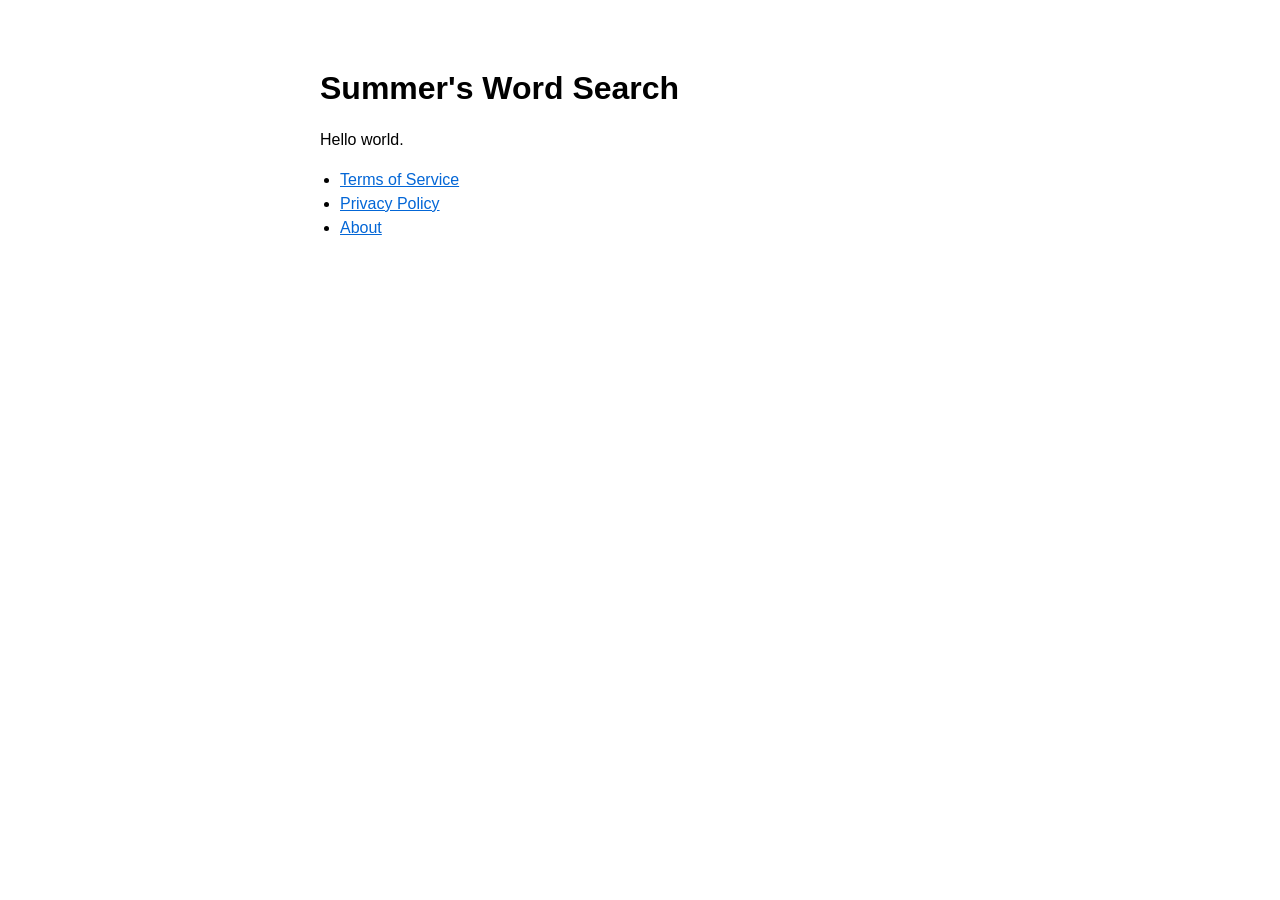
==== summerswordsearch/index.html @ c02b8abd "sync summerswordsearch from wordsearch@c183a68" ====
<!doctype html>
<html lang="en">
<head>
  <meta charset="utf-8">
  <meta name="viewport" content="width=device-width, initial-scale=1">
  <title>Summer's Word Search</title>
  <style>
    body { font-family: -apple-system, BlinkMacSystemFont, "Segoe UI", sans-serif; max-width: 640px; margin: 4rem auto; padding: 0 1rem; line-height: 1.5; }
    h1 { margin-bottom: 0.5rem; }
    ul { padding-left: 1.25rem; }
    a { color: #0366d6; }
  </style>
</head>
<body>
  <h1>Summer's Word Search</h1>
  <p>Hello world.</p>
  <ul>
    <li><a href="terms.html">Terms of Service</a></li>
    <li><a href="privacy.html">Privacy Policy</a></li>
    <li><a href="about.html">About</a></li>
  </ul>
</body>
</html>
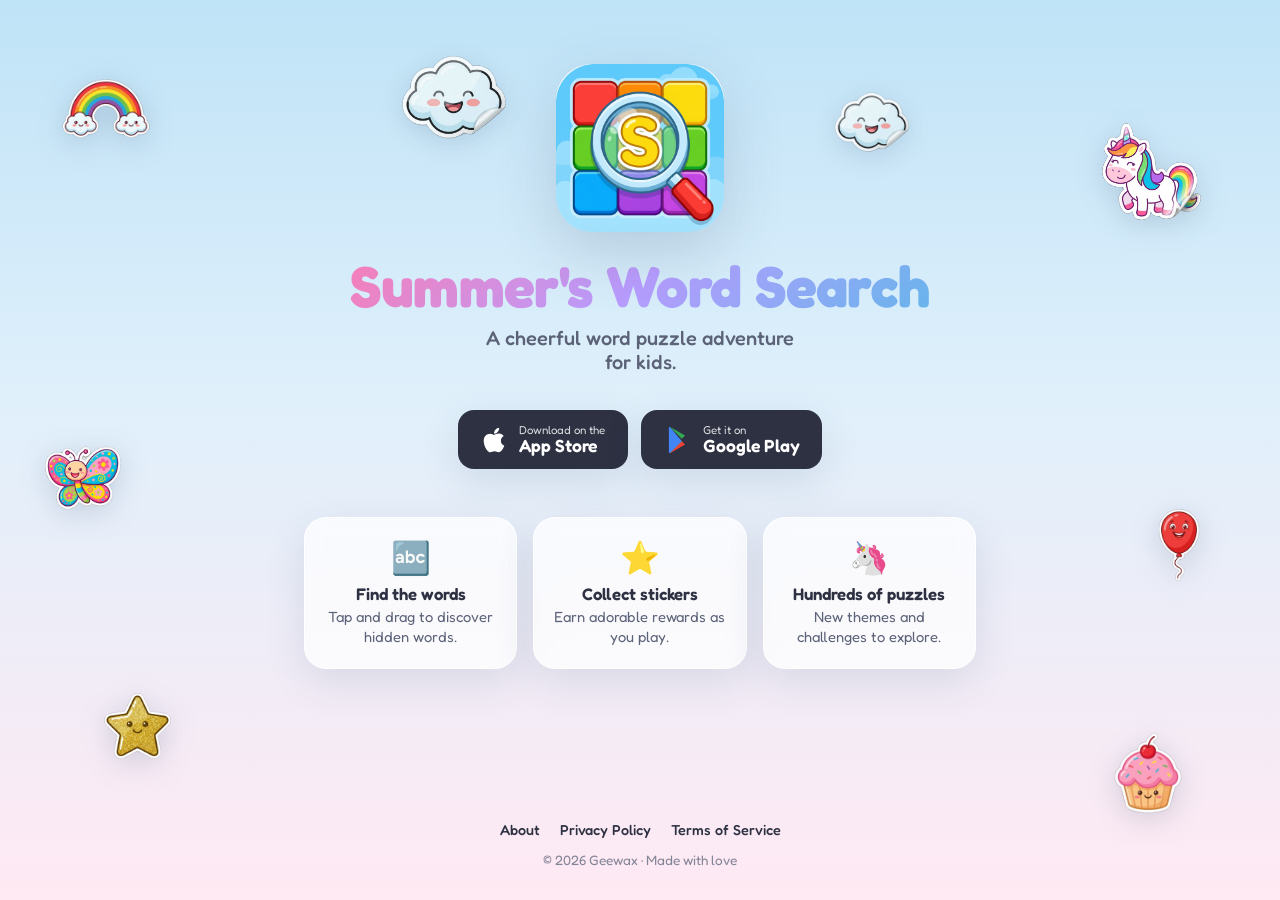
==== commit 05aa788f: "sync summerswordsearch from wordsearch@ffec5e2" ====
--- a/summerswordsearch/index.html
+++ b/summerswordsearch/index.html
@@ -4,20 +4,206 @@
   <meta charset="utf-8">
   <meta name="viewport" content="width=device-width, initial-scale=1">
   <title>Summer's Word Search</title>
+  <meta name="description" content="A cheerful word search adventure for kids. Find the words, collect cute stickers, explore hundreds of playful puzzles.">
+  <meta name="theme-color" content="#BFE3F7">
+
+  <meta property="og:title" content="Summer's Word Search">
+  <meta property="og:description" content="A cheerful word search adventure for kids.">
+  <meta property="og:image" content="img/icon.png">
+  <meta property="og:type" content="website">
+
+  <link rel="icon" type="image/png" href="img/icon.png">
+  <link rel="apple-touch-icon" href="img/icon.png">
+
+  <link rel="preconnect" href="https://fonts.googleapis.com">
+  <link rel="preconnect" href="https://fonts.gstatic.com" crossorigin>
+  <link href="https://fonts.googleapis.com/css2?family=Fredoka:wght@400;500;600;700&display=swap" rel="stylesheet">
+  <link rel="stylesheet" href="style.css">
+
   <style>
-    body { font-family: -apple-system, BlinkMacSystemFont, "Segoe UI", sans-serif; max-width: 640px; margin: 4rem auto; padding: 0 1rem; line-height: 1.5; }
-    h1 { margin-bottom: 0.5rem; }
-    ul { padding-left: 1.25rem; }
-    a { color: #0366d6; }
+    /* Landing-page-specific styles */
+    .sticker.s1 { top: 6%;   left: 4%;   width: 110px; animation-delay: 0s; }
+    .sticker.s2 { top: 12%;  right: 5%;  width: 130px; animation-delay: 1.2s; }
+    .sticker.s3 { top: 48%;  left: 3%;   width: 90px;  animation-delay: 2.4s; }
+    .sticker.s4 { top: 55%;  right: 4%;  width: 100px; animation-delay: 0.6s; }
+    .sticker.s5 { bottom: 14%; left: 7%; width: 95px;  animation-delay: 1.8s; }
+    .sticker.s6 { bottom: 8%;  right: 6%; width: 110px; animation-delay: 3s; }
+    .sticker.cloud-l { top: 3%;  left: 30%;  width: 140px; opacity: 0.85; animation-delay: 0.4s; }
+    .sticker.cloud-r { top: 8%;  right: 28%; width: 100px; opacity: 0.85; animation-delay: 2.1s; }
+
+    main {
+      flex: 1;
+      width: 100%;
+      max-width: 720px;
+      margin: 0 auto;
+      padding: 4rem 1.5rem 3rem;
+      position: relative;
+      z-index: 1;
+      text-align: center;
+    }
+
+    .icon-wrap {
+      display: inline-block;
+      margin-bottom: 1.25rem;
+      animation: bob 3.5s ease-in-out infinite;
+    }
+    .icon-wrap img {
+      width: 168px;
+      height: 168px;
+      border-radius: 36px;
+      box-shadow: var(--shadow-lg);
+    }
+    @keyframes bob {
+      0%, 100% { transform: translateY(0); }
+      50%      { transform: translateY(-8px); }
+    }
+
+    h1 {
+      font-weight: 700;
+      font-size: clamp(2.4rem, 6vw, 3.6rem);
+      line-height: 1.05;
+      letter-spacing: -0.01em;
+      margin-bottom: 0.6rem;
+    }
+
+    .tagline {
+      font-size: clamp(1.05rem, 2.4vw, 1.25rem);
+      color: var(--ink-soft);
+      font-weight: 500;
+      max-width: 28ch;
+      margin: 0 auto 2.25rem;
+    }
+
+    .stores {
+      display: flex;
+      justify-content: center;
+      flex-wrap: wrap;
+      gap: 0.85rem;
+      margin-bottom: 3rem;
+    }
+    .store-btn {
+      display: inline-flex;
+      align-items: center;
+      gap: 0.7rem;
+      padding: 0.85rem 1.4rem;
+      background: var(--ink);
+      color: white;
+      text-decoration: none;
+      border-radius: 16px;
+      font-family: inherit;
+      font-weight: 500;
+      box-shadow: var(--shadow);
+      transition: transform 0.18s ease, box-shadow 0.18s ease;
+    }
+    .store-btn:hover {
+      transform: translateY(-2px);
+      box-shadow: var(--shadow-lg);
+    }
+    .store-btn svg { width: 28px; height: 28px; flex-shrink: 0; }
+    .store-btn .label { display: flex; flex-direction: column; align-items: flex-start; line-height: 1.1; }
+    .store-btn .label .small { font-size: 0.72rem; opacity: 0.82; font-weight: 400; }
+    .store-btn .label .big   { font-size: 1.1rem; font-weight: 600; }
+
+    .features {
+      display: grid;
+      grid-template-columns: repeat(3, 1fr);
+      gap: 1rem;
+      margin-bottom: 3rem;
+    }
+    @media (max-width: 560px) { .features { grid-template-columns: 1fr; } }
+
+    .feature {
+      background: var(--card);
+      backdrop-filter: blur(8px);
+      -webkit-backdrop-filter: blur(8px);
+      border: 1px solid var(--card-border);
+      border-radius: 22px;
+      padding: 1.25rem 1rem;
+      box-shadow: var(--shadow);
+    }
+    .feature .emoji { font-size: 2rem; display: block; margin-bottom: 0.4rem; }
+    .feature h3 { font-size: 1.05rem; font-weight: 600; margin-bottom: 0.2rem; }
+    .feature p { font-size: 0.92rem; color: var(--ink-soft); font-weight: 400; line-height: 1.4; }
+
+    @media (max-width: 720px) {
+      .sticker.s3, .sticker.s4, .sticker.cloud-l, .sticker.cloud-r { display: none; }
+    }
+    @media (max-width: 480px) {
+      .sticker.s1, .sticker.s2, .sticker.s5, .sticker.s6 { width: 70px; }
+    }
   </style>
 </head>
 <body>
-  <h1>Summer's Word Search</h1>
-  <p>Hello world.</p>
-  <ul>
-    <li><a href="terms.html">Terms of Service</a></li>
-    <li><a href="privacy.html">Privacy Policy</a></li>
-    <li><a href="about.html">About</a></li>
-  </ul>
+
+  <img class="sticker cloud-l" src="img/cloud.webp" alt="" aria-hidden="true">
+  <img class="sticker cloud-r" src="img/cloud.webp" alt="" aria-hidden="true">
+  <img class="sticker s1" src="img/rainbow.webp" alt="" aria-hidden="true">
+  <img class="sticker s2" src="img/unicorn.webp" alt="" aria-hidden="true">
+  <img class="sticker s3" src="img/butterfly.webp" alt="" aria-hidden="true">
+  <img class="sticker s4" src="img/balloon.webp" alt="" aria-hidden="true">
+  <img class="sticker s5" src="img/star_gold.webp" alt="" aria-hidden="true">
+  <img class="sticker s6" src="img/cupcake.webp" alt="" aria-hidden="true">
+
+  <main>
+    <div class="icon-wrap">
+      <img src="img/icon.png" alt="Summer's Word Search app icon">
+    </div>
+
+    <h1 class="brand-text">Summer's Word Search</h1>
+    <p class="tagline">A cheerful word puzzle adventure for kids.</p>
+
+    <div class="stores">
+      <a class="store-btn" href="https://apps.apple.com/app/id6763892051" aria-label="Download on the App Store">
+        <svg viewBox="0 0 384 512" aria-hidden="true" fill="currentColor">
+          <path d="M318.7 268.7c-.2-36.7 16.4-64.4 50-84.8-18.8-26.9-47.2-41.7-84.7-44.6-35.5-2.8-74.3 20.7-88.5 20.7-15 0-49.4-19.7-76.4-19.7C63.3 141.2 4 184.8 4 273.5q0 39.3 14.4 81.2c12.8 36.7 59 126.7 107.2 125.2 25.2-.6 43-17.9 75.8-17.9 31.8 0 48.3 17.9 76.4 17.9 48.6-.7 90.4-82.5 102.6-119.3-65.2-30.7-61.7-90-61.7-91.9zm-56.6-164.2c27.3-32.4 24.8-61.9 24-72.5-24.1 1.4-52 16.4-67.9 34.9-17.5 19.8-27.8 44.3-25.6 71.9 26.1 2 49.9-11.4 69.5-34.3z"/>
+        </svg>
+        <span class="label">
+          <span class="small">Download on the</span>
+          <span class="big">App Store</span>
+        </span>
+      </a>
+
+      <a class="store-btn" href="https://play.google.com/store/apps/details?id=tech.geewax.summerswordsearch" aria-label="Get it on Google Play">
+        <svg viewBox="0 0 512 512" aria-hidden="true">
+          <path fill="#34A853" d="M325.3 234.3 104.6 13l280.8 161.2-60.1 60.1z"/>
+          <path fill="#FBBC04" d="m104.6 499 220.7-220.7-60.1-60.1L104.6 499z"/>
+          <path fill="#EA4335" d="m385.4 337.7-60.1-60.1-220.7 220.7-2.6 2.6 283.4-163.2z"/>
+          <path fill="#4285F4" d="M104.6 13C95 16.5 88.6 23.6 88.6 36.4v439.2c0 12.7 6.4 19.8 16 23.4l220.7-220.7L104.6 13z"/>
+        </svg>
+        <span class="label">
+          <span class="small">Get it on</span>
+          <span class="big">Google Play</span>
+        </span>
+      </a>
+    </div>
+
+    <div class="features">
+      <div class="feature">
+        <span class="emoji">🔤</span>
+        <h3>Find the words</h3>
+        <p>Tap and drag to discover hidden words.</p>
+      </div>
+      <div class="feature">
+        <span class="emoji">⭐</span>
+        <h3>Collect stickers</h3>
+        <p>Earn adorable rewards as you play.</p>
+      </div>
+      <div class="feature">
+        <span class="emoji">🦄</span>
+        <h3>Hundreds of puzzles</h3>
+        <p>New themes and challenges to explore.</p>
+      </div>
+    </div>
+  </main>
+
+  <footer>
+    <div class="links">
+      <a href="about.html">About</a>
+      <a href="privacy.html">Privacy Policy</a>
+      <a href="terms.html">Terms of Service</a>
+    </div>
+    <div class="copy">© 2026 Geewax · Made with love</div>
+  </footer>
+
 </body>
 </html>
--- a/summerswordsearch/style.css
+++ b/summerswordsearch/style.css
@@ -0,0 +1,88 @@
+/* Shared styles for all pages of summerswordsearch.geewax.tech */
+
+* { box-sizing: border-box; margin: 0; padding: 0; }
+
+:root {
+  --sky-top: #BFE3F7;
+  --sky-mid: #E0F0FB;
+  --sky-bottom: #FFE9F3;
+  --ink: #2D3142;
+  --ink-soft: #5C6378;
+  --pink: #FF7AAE;
+  --yellow: #FFD93D;
+  --mint: #6BCB77;
+  --lavender: #B79DFF;
+  --blue: #5BB8E8;
+  --card: rgba(255, 255, 255, 0.72);
+  --card-border: rgba(255, 255, 255, 0.9);
+  --shadow: 0 12px 40px rgba(45, 65, 100, 0.12);
+  --shadow-lg: 0 20px 60px rgba(45, 65, 100, 0.18);
+}
+
+html, body {
+  min-height: 100%;
+  font-family: 'Fredoka', system-ui, -apple-system, sans-serif;
+  color: var(--ink);
+  background: linear-gradient(180deg, var(--sky-top) 0%, var(--sky-mid) 45%, var(--sky-bottom) 100%);
+  overflow-x: hidden;
+}
+
+body {
+  min-height: 100vh;
+  display: flex;
+  flex-direction: column;
+  position: relative;
+}
+
+/* Floating decorative stickers */
+.sticker {
+  position: absolute;
+  pointer-events: none;
+  user-select: none;
+  filter: drop-shadow(0 6px 14px rgba(45, 65, 100, 0.18));
+  animation: float 6s ease-in-out infinite;
+  z-index: 0;
+}
+
+@keyframes float {
+  0%, 100% { transform: translateY(0) rotate(-2deg); }
+  50%      { transform: translateY(-14px) rotate(2deg); }
+}
+
+/* Gradient brand text — used for h1 on landing + content pages */
+.brand-text {
+  background: linear-gradient(135deg, var(--pink) 0%, var(--lavender) 50%, var(--blue) 100%);
+  -webkit-background-clip: text;
+  background-clip: text;
+  color: transparent;
+}
+
+footer {
+  width: 100%;
+  padding: 1.5rem 1rem 2rem;
+  text-align: center;
+  font-size: 0.9rem;
+  color: var(--ink-soft);
+  position: relative;
+  z-index: 1;
+}
+footer .links {
+  display: flex;
+  justify-content: center;
+  flex-wrap: wrap;
+  gap: 0.5rem 1.25rem;
+  margin-bottom: 0.75rem;
+}
+footer a {
+  color: var(--ink);
+  text-decoration: none;
+  font-weight: 500;
+  border-bottom: 2px solid transparent;
+  transition: border-color 0.15s ease;
+}
+footer a:hover { border-bottom-color: var(--pink); }
+footer .copy { font-size: 0.85rem; opacity: 0.75; }
+
+@media (prefers-reduced-motion: reduce) {
+  .sticker, .icon-wrap { animation: none; }
+}
